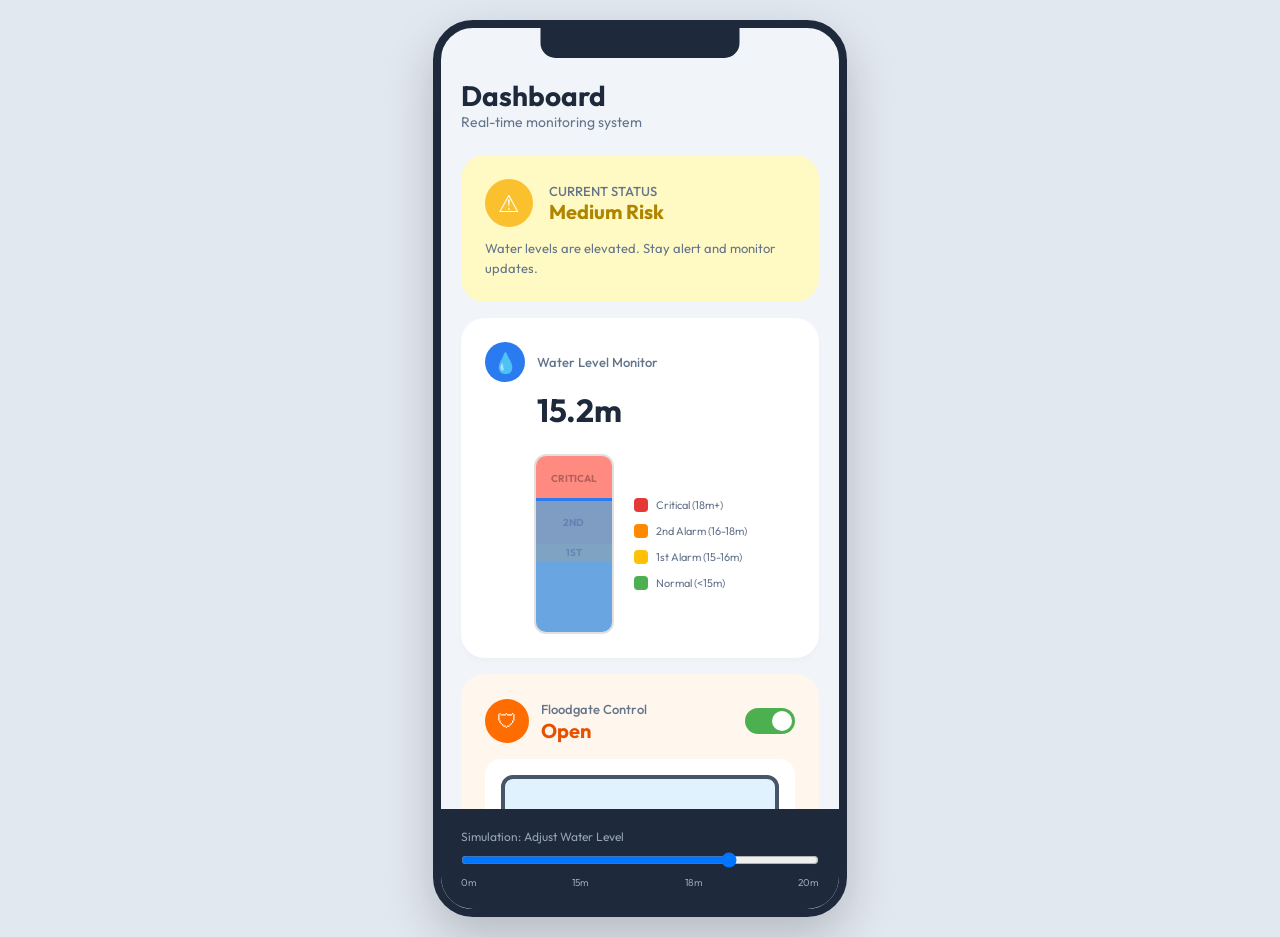
==== simulation/index.html @ 3653dcc5 "simulation progress" ====
<!DOCTYPE html>
<html lang="en">

<head>
    <meta charset="UTF-8">
    <meta name="viewport" content="width=device-width, initial-scale=1.0">
    <title>AFWMS Alpha Simulation</title>
    <link href="https://fonts.googleapis.com/css2?family=Outfit:wght@300;400;500;600;700&display=swap" rel="stylesheet">
    <style>
        :root {
            --primary-blue: #2A7AF0;
            --success-green: #4CAF50;
            --warning-yellow: #FFC107;
            --alarm-orange: #FF8A00;
            --critical-red: #E53935;
            --bg-light: #F8FAFC;
            --text-dark: #1E293B;
            --text-muted: #64748B;
        }

        * {
            margin: 0;
            padding: 0;
            box-sizing: border-box;
            font-family: 'Outfit', sans-serif;
        }

        body {
            background-color: #E2E8F0;
            display: flex;
            justify-content: center;
            align-items: center;
            min-height: 100vh;
            padding: 20px;
        }

        .phone-container {
            width: 100%;
            max-width: 414px;
            /* iPhone 11 Pro Max width roughly */
            background: #F1F5F9;
            border-radius: 40px;
            box-shadow: 0 20px 50px rgba(0, 0, 0, 0.2);
            overflow: hidden;
            position: relative;
            border: 8px solid #1E293B;
            display: flex;
            flex-direction: column;
            aspect-ratio: 9/19.5;
        }

        /* Status Bar / Notch */
        .notch {
            height: 30px;
            background: #1E293B;
            width: 50%;
            margin: 0 auto;
            border-bottom-left-radius: 15px;
            border-bottom-right-radius: 15px;
            position: absolute;
            top: 0;
            left: 50%;
            transform: translateX(-50%);
            z-index: 10;
        }

        .content {
            flex: 1;
            padding: 40px 20px 20px;
            overflow-y: auto;
            padding-top: 50px;
        }

        .header {
            margin-bottom: 24px;
        }

        .header h1 {
            font-size: 28px;
            font-weight: 700;
            color: var(--text-dark);
        }

        .header p {
            font-size: 14px;
            color: var(--text-muted);
        }

        /* Status Card */
        .status-card {
            background: #FFF9C4;
            /* Yellow for Medium Risk */
            border-radius: 24px;
            padding: 24px;
            margin-bottom: 16px;
            display: flex;
            flex-direction: column;
            gap: 12px;
            transition: background 0.3s ease;
        }

        .status-card.safe {
            background: #E8F5E9;
        }

        .status-card.warning {
            background: #FFF9C4;
        }

        .status-card.alarm {
            background: #FFE0B2;
        }

        .status-card.critical {
            background: #FFEBEE;
        }

        .status-header {
            display: flex;
            align-items: center;
            gap: 16px;
        }

        .status-icon-bg {
            width: 48px;
            height: 48px;
            border-radius: 50%;
            background: #FBC02D;
            display: flex;
            justify-content: center;
            align-items: center;
            color: white;
            font-size: 24px;
        }

        .safe .status-icon-bg {
            background: #4CAF50;
        }

        .warning .status-icon-bg {
            background: #FBC02D;
        }

        .alarm .status-icon-bg {
            background: #F57C00;
        }

        .critical .status-icon-bg {
            background: #D32F2F;
        }

        .status-text-content {
            display: flex;
            flex-direction: column;
        }

        .status-label {
            font-size: 13px;
            font-weight: 500;
            color: var(--text-muted);
            text-transform: uppercase;
        }

        .status-value {
            font-size: 20px;
            font-weight: 700;
            color: #AF8500;
            /* Variant based on severity */
        }

        .safe .status-value {
            color: #2E7D32;
        }

        .warning .status-value {
            color: #AF8500;
        }

        .alarm .status-value {
            color: #E65100;
        }

        .critical .status-value {
            color: #C62828;
        }

        .status-desc {
            font-size: 13px;
            color: var(--text-muted);
            line-height: 1.5;
        }

        /* Generic Card Style */
        .card {
            background: white;
            border-radius: 24px;
            padding: 24px;
            margin-bottom: 16px;
            box-shadow: 0 4px 6px rgba(0, 0, 0, 0.02);
        }

        /* Water Level Monitor Card */
        .card-header {
            display: flex;
            align-items: center;
            gap: 12px;
            margin-bottom: 8px;
        }

        .card-icon {
            width: 40px;
            height: 40px;
            border-radius: 50%;
            background: #2A7AF0;
            display: flex;
            justify-content: center;
            align-items: center;
            color: white;
            font-size: 20px;
        }

        .card-title {
            font-size: 13px;
            color: var(--text-muted);
            font-weight: 500;
        }

        .level-value {
            font-size: 32px;
            font-weight: 700;
            color: var(--text-dark);
            margin-left: 52px;
            margin-bottom: 24px;
        }

        /* Multi-colored Gauge */
        .gauge-section {
            display: flex;
            justify-content: center;
            gap: 20px;
            align-items: center;
        }

        .vertical-gauge {
            width: 80px;
            height: 180px;
            background: #f0f0f0;
            border-radius: 12px;
            overflow: hidden;
            position: relative;
            display: flex;
            flex-direction: column;
            border: 2px solid #e0e0e0;
        }

        .gauge-segment {
            width: 100%;
            display: flex;
            justify-content: center;
            align-items: center;
            font-size: 10px;
            font-weight: 700;
            color: rgba(0, 0, 0, 0.3);
        }

        .segment-critical {
            height: 25%;
            background: #FF8A80;
        }

        .segment-alarm-2 {
            height: 25%;
            background: #FFD180;
        }

        .segment-alarm-1 {
            height: 10%;
            background: #FFE57F;
        }

        .segment-normal {
            height: 40%;
            background: #C8E6C9;
        }

        .water-fill-visual {
            position: absolute;
            bottom: 0;
            left: 0;
            width: 100%;
            height: 20%;
            background: rgba(42, 122, 240, 0.6);
            border-top: 3px solid var(--primary-blue);
            transition: height 0.3s ease;
            z-index: 5;
        }

        .legend-vertical {
            display: flex;
            flex-direction: column;
            gap: 12px;
        }

        .legend-item {
            display: flex;
            align-items: center;
            gap: 8px;
            font-size: 11px;
            color: var(--text-muted);
        }

        .color-box {
            width: 14px;
            height: 14px;
            border-radius: 4px;
        }

        /* Floodgate Control Card */
        .floodgate-card {
            background: #FFF7EE;
            border-radius: 24px;
            padding: 24px;
        }

        .fg-header {
            display: flex;
            justify-content: space-between;
            align-items: center;
            margin-bottom: 16px;
        }

        .fg-title-info {
            display: flex;
            align-items: center;
            gap: 12px;
        }

        .fg-icon {
            width: 44px;
            height: 44px;
            border-radius: 50%;
            background: #FF6D00;
            display: flex;
            justify-content: center;
            align-items: center;
            color: white;
            font-size: 20px;
        }

        .fg-status-label {
            font-size: 13px;
            color: var(--text-muted);
            font-weight: 500;
        }

        .fg-status-value {
            font-size: 20px;
            font-weight: 700;
            color: #E65100;
        }

        /* Toggle Switch */
        .switch {
            position: relative;
            display: inline-block;
            width: 50px;
            height: 26px;
        }

        .switch input {
            opacity: 0;
            width: 0;
            height: 0;
        }

        .slider {
            position: absolute;
            cursor: pointer;
            top: 0;
            left: 0;
            right: 0;
            bottom: 0;
            background-color: #CBD5E1;
            transition: .4s;
            border-radius: 34px;
        }

        .slider:before {
            position: absolute;
            content: "";
            height: 20px;
            width: 20px;
            left: 3px;
            bottom: 3px;
            background-color: white;
            transition: .4s;
            border-radius: 50%;
        }

        input:checked+.slider {
            background-color: var(--success-green);
        }

        input:checked+.slider:before {
            transform: translateX(24px);
        }

        .gate-visual-container {
            background: white;
            border-radius: 16px;
            padding: 16px;
            display: flex;
            flex-direction: column;
            align-items: center;
            gap: 12px;
            margin-bottom: 16px;
        }

        .gate-img-placeholder {
            width: 100%;
            height: 120px;
            background: #E0F2FE;
            border-radius: 12px;
            display: flex;
            justify-content: center;
            align-items: center;
            border: 4px solid #475569;
            position: relative;
            overflow: hidden;
        }

        .gate-door {
            position: absolute;
            width: 100%;
            height: 100%;
            background: #7DD3FC;
            transition: transform 0.6s ease;
            display: flex;
            justify-content: center;
            align-items: center;
            color: #0369A1;
            font-weight: 700;
            font-size: 12px;
            border: 1px solid #0EA5E9;
        }

        .gate-door.open {
            transform: translateY(-100%);
        }

        .fg-footer {
            display: flex;
            justify-content: space-between;
            align-items: center;
            font-size: 12px;
            color: var(--text-muted);
        }

        .fg-position {
            display: flex;
            align-items: center;
            gap: 6px;
        }

        .dot-status {
            width: 8px;
            height: 8px;
            border-radius: 50%;
            background: #FF6D00;
        }

        /* Simulation Slider at bottom */
        .sim-control {
            background: #1E293B;
            padding: 20px;
            color: white;
        }

        .sim-control label {
            display: block;
            font-size: 12px;
            margin-bottom: 8px;
            color: #94A3B8;
        }

        input[type=range] {
            width: 100%;
            cursor: pointer;
        }

        .footer-action {
            display: flex;
            justify-content: space-between;
            margin-top: 16px;
            font-size: 13px;
        }
    </style>
</head>

<body>

    <div class="phone-container">
        <div class="notch"></div>

        <div class="content">
            <div class="header">
                <h1>Dashboard</h1>
                <p>Real-time monitoring system</p>
            </div>

            <div id="status-card" class="status-card warning">
                <div class="status-header">
                    <div class="status-icon-bg">
                        <span id="status-icon">⚠</span>
                    </div>
                    <div class="status-text-content">
                        <span class="status-label">Current Status</span>
                        <span id="status-value" class="status-value">Medium Risk</span>
                    </div>
                </div>
                <p id="status-desc" class="status-desc">
                    Water levels are elevated. Stay alert and monitor updates.
                </p>
            </div>

            <div class="card">
                <div class="card-header">
                    <div class="card-icon">💧</div>
                    <span class="card-title">Water Level Monitor</span>
                </div>
                <div id="level-num" class="level-value">15.2m</div>

                <div class="gauge-section">
                    <div class="vertical-gauge">
                        <div class="gauge-segment segment-critical">CRITICAL</div>
                        <div class="gauge-segment segment-alarm-2">2ND</div>
                        <div class="gauge-segment segment-alarm-1">1ST</div>
                        <div class="gauge-segment segment-normal"></div>
                        <div id="gauge-fill" class="water-fill-visual"></div>
                    </div>

                    <div class="legend-vertical">
                        <div class="legend-item">
                            <div class="color-box" style="background: #E53935;"></div>
                            <span>Critical (18m+)</span>
                        </div>
                        <div class="legend-item">
                            <div class="color-box" style="background: #FF8A00;"></div>
                            <span>2nd Alarm (16-18m)</span>
                        </div>
                        <div class="legend-item">
                            <div class="color-box" style="background: #FFC107;"></div>
                            <span>1st Alarm (15-16m)</span>
                        </div>
                        <div class="legend-item">
                            <div class="color-box" style="background: #4CAF50;"></div>
                            <span>Normal (&lt;15m)</span>
                        </div>
                    </div>
                </div>
            </div>

            <div class="floodgate-card">
                <div class="fg-header">
                    <div class="fg-title-info">
                        <div class="fg-icon">🛡</div>
                        <div class="fg-status">
                            <span class="fg-status-label">Floodgate Control</span>
                            <div id="gate-status-text" class="fg-status-value">Open</div>
                        </div>
                    </div>
                    <label class="switch">
                        <input type="checkbox" id="gate-toggle" checked>
                        <span class="slider"></span>
                    </label>
                </div>

                <div class="gate-visual-container">
                    <div class="gate-img-placeholder">
                        <div id="gate-door" class="gate-door open">OPEN FLOW</div>
                    </div>
                    <div class="fg-footer">
                        <div class="fg-position">
                            <span class="dot-status"></span>
                            <span id="gate-pos-text">Gate Position: OPEN (100%)</span>
                        </div>
                        <div class="fg-notif">🔔</div>
                    </div>
                </div>

                <p class="status-desc" style="text-align: center;">
                    Your home floodgate is open. Close it when flood risk increases.
                </p>
            </div>

            <div class="footer-action">
                <span style="color: #64748B;">Last Action:</span>
                <span id="last-action" style="font-weight: 500;">Opened 2 hours ago</span>
            </div>
        </div>

        <!-- Simulator Control Panel -->
        <div class="sim-control">
            <label>Simulation: Adjust Water Level</label>
            <input type="range" id="level-slider" min="0" max="20" step="0.1" value="15.2">
            <div
                style="display: flex; justify-content: space-between; font-size: 10px; margin-top: 4px; color: #94A3B8;">
                <span>0m</span>
                <span>15m</span>
                <span>18m</span>
                <span>20m</span>
            </div>
        </div>
    </div>

    <script>
        const slider = document.getElementById('level-slider');
        const levelNum = document.getElementById('level-num');
        const gaugeFill = document.getElementById('gauge-fill');
        const statusCard = document.getElementById('status-card');
        const statusValue = document.getElementById('status-value');
        const statusDesc = document.getElementById('status-desc');
        const statusIcon = document.getElementById('status-icon');

        const gateToggle = document.getElementById('gate-toggle');
        const gateStatusText = document.getElementById('gate-status-text');
        const gateDoor = document.getElementById('gate-door');
        const gatePosText = document.getElementById('gate-pos-text');
        const lastAction = document.getElementById('last-action');

        let isGateOpen = true;

        slider.addEventListener('input', (e) => {
            const level = parseFloat(e.target.value);
            updateUI(level);
        });

        gateToggle.addEventListener('change', (e) => {
            isGateOpen = e.target.checked;
            updateGateUI();
            const now = new Date();
            lastAction.innerText = `Just now`;
        });

        function updateUI(level) {
            levelNum.innerText = `${level.toFixed(1)}m`;

            // Gauge height
            const heightPercent = (level / 20) * 100;
            gaugeFill.style.height = `${heightPercent}%`;

            // Logic check
            statusCard.classList.remove('safe', 'warning', 'alarm', 'critical');

            if (level < 15) {
                statusCard.classList.add('safe');
                statusValue.innerText = "Safe";
                statusIcon.innerText = "✓";
                statusDesc.innerText = "Water levels are normal. No immediate action required.";
            } else if (level < 16) {
                statusCard.classList.add('warning');
                statusValue.innerText = "Medium Risk";
                statusIcon.innerText = "⚠";
                statusDesc.innerText = "Water levels are elevated. Stay alert and monitor updates.";
            } else if (level < 18) {
                statusCard.classList.add('alarm');
                statusValue.innerText = "High Risk";
                statusIcon.innerText = "‼";
                statusDesc.innerText = "High water levels detected. Prepare for possible gate closure.";
            } else {
                statusCard.classList.add('critical');
                statusValue.innerText = "Critical";
                statusIcon.innerText = "🚨";
                statusDesc.innerText = "CRITICAL LEVEL! Emergency protocols active. Automated gate closure triggered.";

                // Auto close logic
                if (isGateOpen) {
                    isGateOpen = false;
                    gateToggle.checked = false;
                    updateGateUI();
                    alert("CRITICAL LEVEL REACHED: Closing floodgate automatically!");
                }
            }
        }

        function updateGateUI() {
            if (isGateOpen) {
                gateStatusText.innerText = "Open";
                gateStatusText.style.color = "#E65100";
                gateDoor.classList.add('open');
                gatePosText.innerText = "Gate Position: OPEN (100%)";
            } else {
                gateStatusText.innerText = "Closed";
                gateStatusText.style.color = "#C62828";
                gateDoor.classList.remove('open');
                gatePosText.innerText = "Gate Position: CLOSED (0%)";
            }
        }

        // Initial state
        updateUI(15.2);
    </script>

</body>

</html>
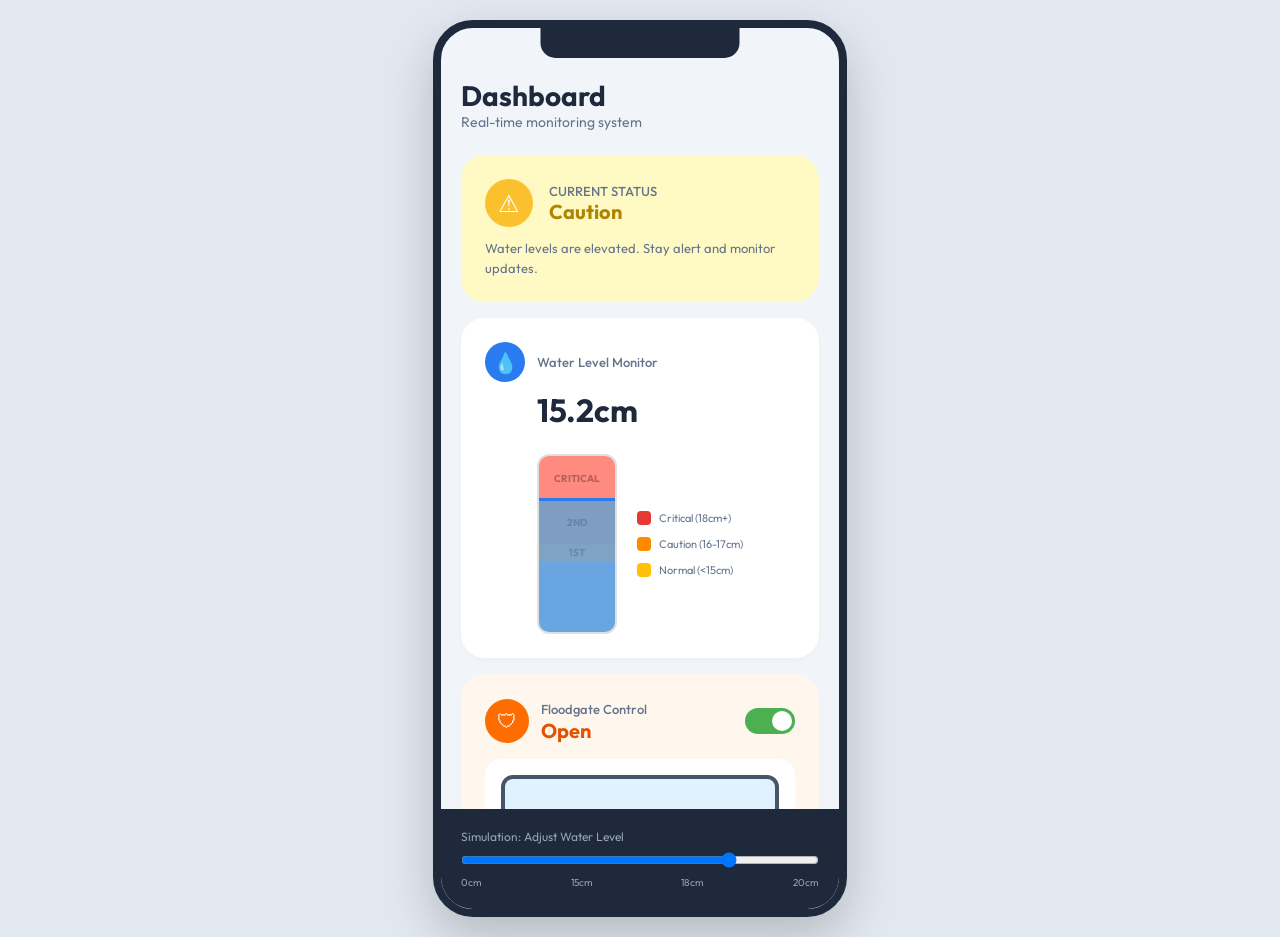
==== commit 8ade27c3: "updated the water gauge" ====
--- a/simulation/index.html
+++ b/simulation/index.html
@@ -515,7 +515,7 @@
                     </div>
                     <div class="status-text-content">
                         <span class="status-label">Current Status</span>
-                        <span id="status-value" class="status-value">Medium Risk</span>
+                        <span id="status-value" class="status-value">Caution</span>
                     </div>
                 </div>
                 <p id="status-desc" class="status-desc">
@@ -528,7 +528,7 @@
                     <div class="card-icon">💧</div>
                     <span class="card-title">Water Level Monitor</span>
                 </div>
-                <div id="level-num" class="level-value">15.2m</div>
+                <div id="level-num" class="level-value">15.2cm</div>
 
                 <div class="gauge-section">
                     <div class="vertical-gauge">
@@ -542,19 +542,15 @@
                     <div class="legend-vertical">
                         <div class="legend-item">
                             <div class="color-box" style="background: #E53935;"></div>
-                            <span>Critical (18m+)</span>
+                            <span>Critical (18cm+)</span>
                         </div>
                         <div class="legend-item">
                             <div class="color-box" style="background: #FF8A00;"></div>
-                            <span>2nd Alarm (16-18m)</span>
+                            <span>Caution (16-17cm)</span>
                         </div>
                         <div class="legend-item">
                             <div class="color-box" style="background: #FFC107;"></div>
-                            <span>1st Alarm (15-16m)</span>
-                        </div>
-                        <div class="legend-item">
-                            <div class="color-box" style="background: #4CAF50;"></div>
-                            <span>Normal (&lt;15m)</span>
+                            <span>Normal (&lt;15cm)</span>
                         </div>
                     </div>
                 </div>
@@ -605,10 +601,10 @@
             <input type="range" id="level-slider" min="0" max="20" step="0.1" value="15.2">
             <div
                 style="display: flex; justify-content: space-between; font-size: 10px; margin-top: 4px; color: #94A3B8;">
-                <span>0m</span>
-                <span>15m</span>
-                <span>18m</span>
-                <span>20m</span>
+                <span>0cm</span>
+                <span>15cm</span>
+                <span>18cm</span>
+                <span>20cm</span>
             </div>
         </div>
     </div>
@@ -643,7 +639,7 @@
         });
 
         function updateUI(level) {
-            levelNum.innerText = `${level.toFixed(1)}m`;
+            levelNum.innerText = `${level.toFixed(1)}cm`;
 
             // Gauge height
             const heightPercent = (level / 20) * 100;
@@ -657,16 +653,11 @@
                 statusValue.innerText = "Safe";
                 statusIcon.innerText = "✓";
                 statusDesc.innerText = "Water levels are normal. No immediate action required.";
-            } else if (level < 16) {
+            } else if (level < 18) {
                 statusCard.classList.add('warning');
-                statusValue.innerText = "Medium Risk";
+                statusValue.innerText = "Caution";
                 statusIcon.innerText = "⚠";
                 statusDesc.innerText = "Water levels are elevated. Stay alert and monitor updates.";
-            } else if (level < 18) {
-                statusCard.classList.add('alarm');
-                statusValue.innerText = "High Risk";
-                statusIcon.innerText = "‼";
-                statusDesc.innerText = "High water levels detected. Prepare for possible gate closure.";
             } else {
                 statusCard.classList.add('critical');
                 statusValue.innerText = "Critical";
